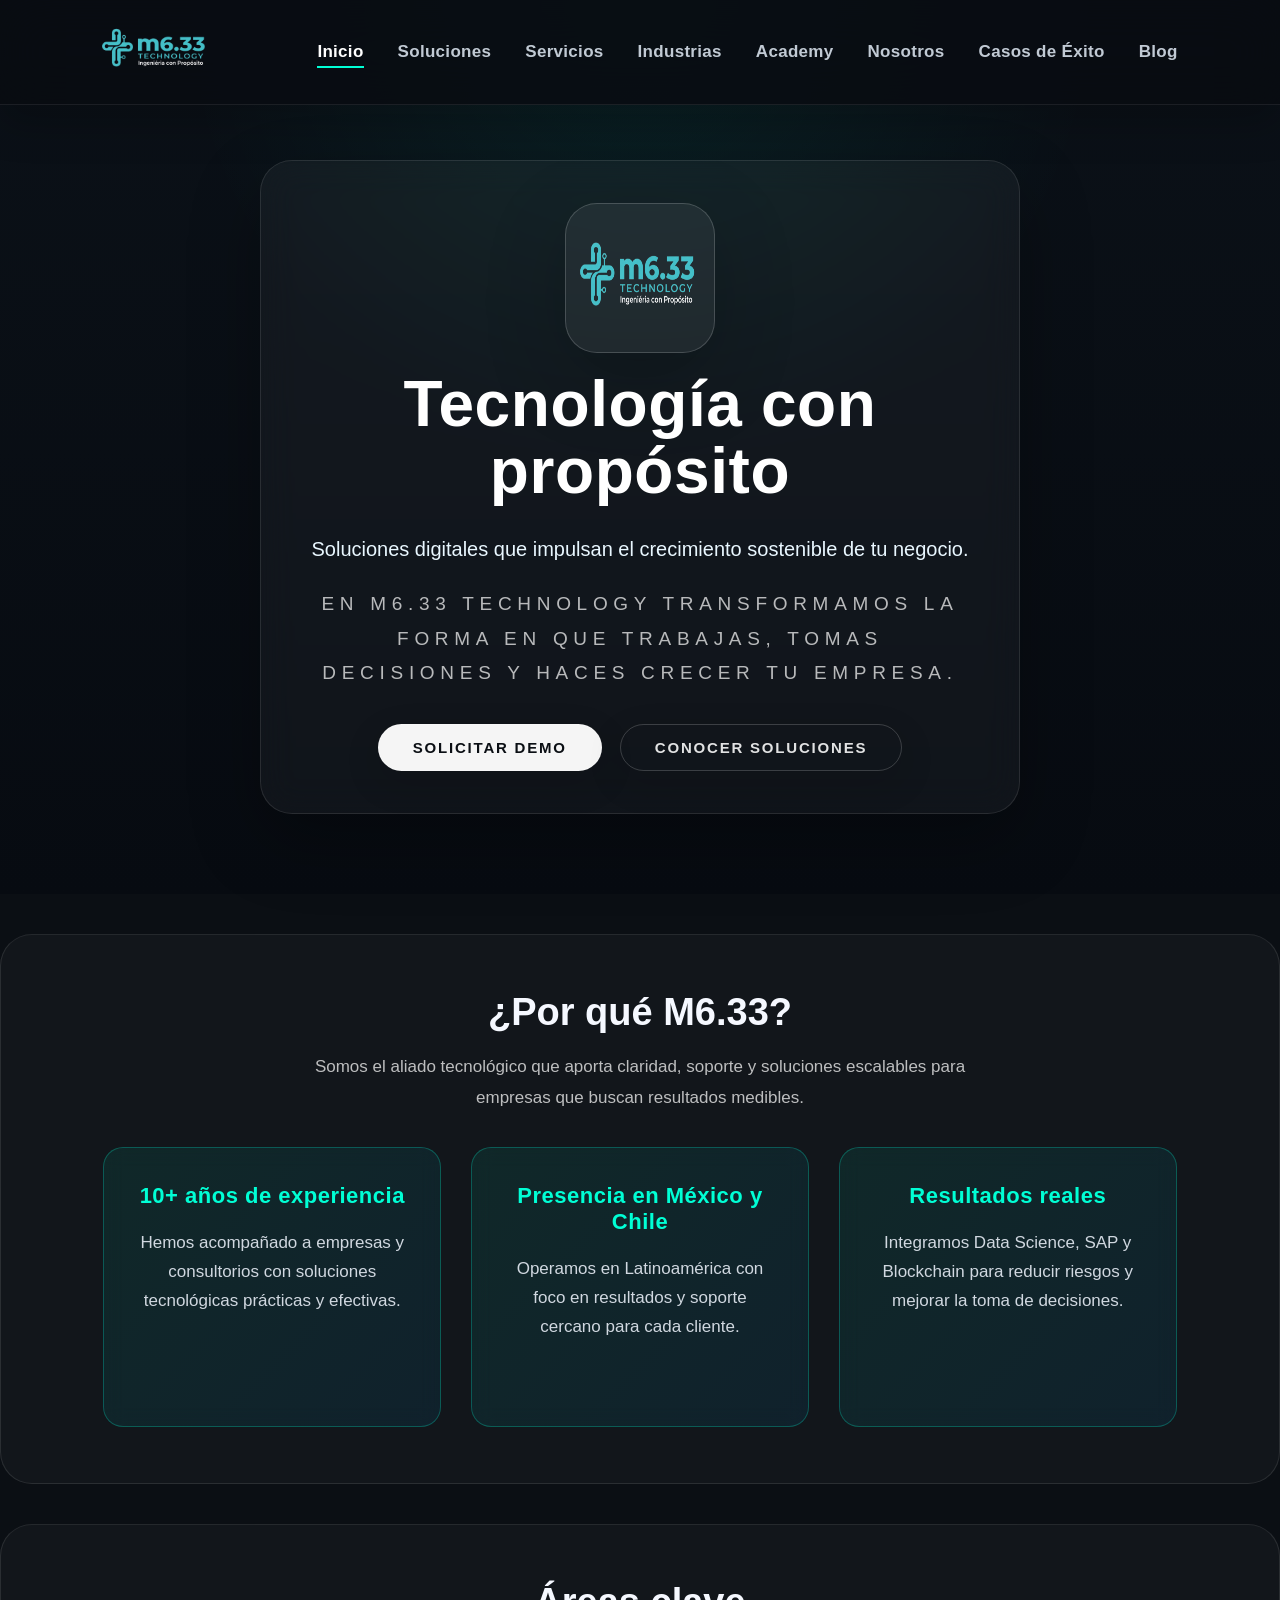
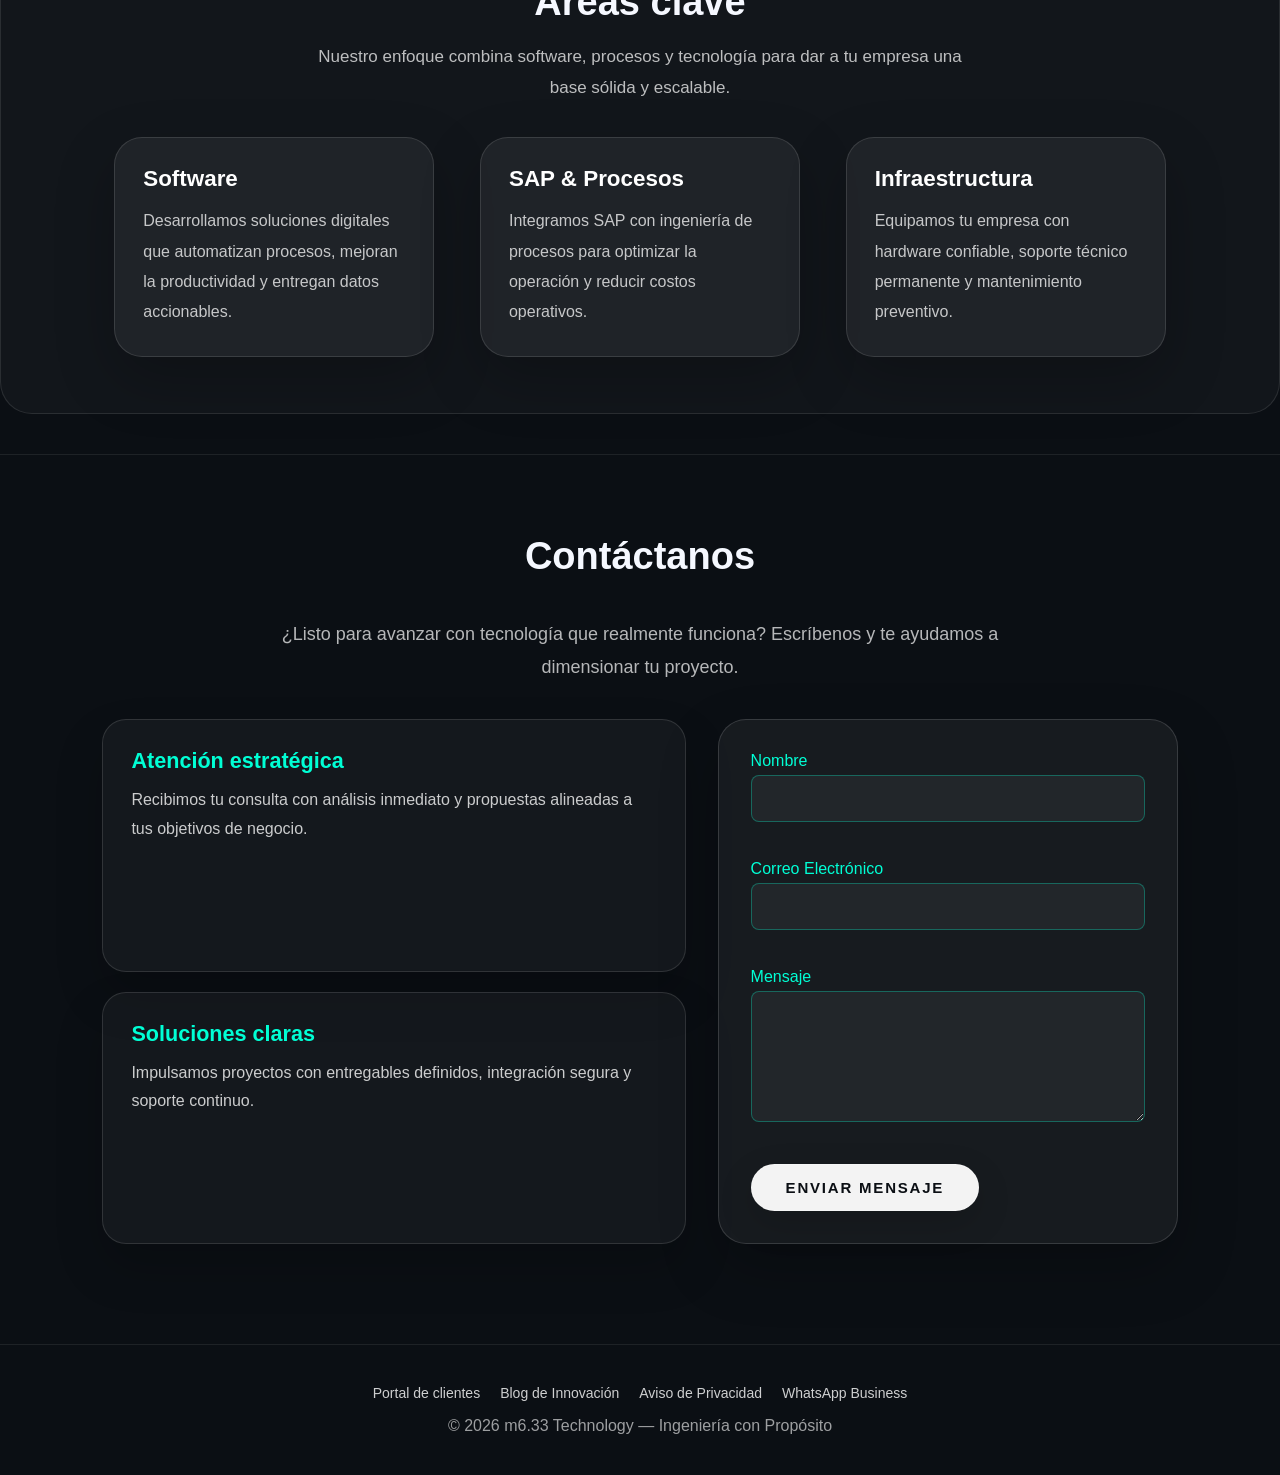
==== index.html @ 1690cc27 "commit inicial" ====
<!DOCTYPE html>
<html lang="es">
<head>
<meta charset="UTF-8">
<meta name="viewport" content="width=device-width, initial-scale=1.0">
<title>m6.33 Technology</title>
<link rel="stylesheet" href="estilos.css">
</head>
<body>

<nav>
  <div class="logo">
    <img src="imagenes/logo7.png" alt="m6.33 logo">
  </div>
  <div class="menu" id="menu">
    <a href="index.html" class="active">Inicio</a>
    <a href="soluciones.html">Soluciones</a>
    <a href="servicios.html">Servicios</a>
    <a href="industrias.html">Industrias</a>
    <a href="academy.html">Academy</a>
    <a href="nosotros.html">Nosotros</a>
    <a href="casos.html">Casos de Éxito</a>
    <a href="blog.html">Blog</a>
  </div>
  <div class="hamburger" id="hamburger">
    <span></span>
    <span></span>
    <span></span>
  </div>
</nav>

<section class="hero">
  <div class="hero-copy">
    <div class="hero-brand">
      <img src="imagenes/logo7.png" alt="m6.33 logo">
      <h1>Tecnología con propósito</h1>
    </div>
    <p class="subtitle">Soluciones digitales que impulsan el crecimiento sostenible de tu negocio.</p>
    <p class="eyebrow">En M6.33 Technology transformamos la forma en que trabajas, tomas decisiones y haces crecer tu empresa.</p>
    <div class="hero-actions">
      <a href="index.html#contacto" class="btn cta">Solicitar demo</a>
      <a href="soluciones.html" class="btn secondary">Conocer soluciones</a>
    </div>
  </div>
</section>

<section class="fade section-why">
  <h2 class="section-title">¿Por qué M6.33?</h2>
  <p class="section-note">Somos el aliado tecnológico que aporta claridad, soporte y soluciones escalables para empresas que buscan resultados medibles.</p>
  <div class="grid">
    <div class="card">
      <h3>10+ años de experiencia</h3>
      <p>Hemos acompañado a empresas y consultorios con soluciones tecnológicas prácticas y efectivas.</p>
    </div>
    <div class="card">
      <h3>Presencia en México y Chile</h3>
      <p>Operamos en Latinoamérica con foco en resultados y soporte cercano para cada cliente.</p>
    </div>
    <div class="card">
      <h3>Resultados reales</h3>
      <p>Integramos Data Science, SAP y Blockchain para reducir riesgos y mejorar la toma de decisiones.</p>
    </div>
  </div>
</section>

<section class="fade section-areas">
  <h2 class="section-title">Áreas clave</h2>
  <p class="section-note">Nuestro enfoque combina software, procesos y tecnología para dar a tu empresa una base sólida y escalable.</p>
  <div class="grid">
    <div class="card">
      <h3>Software</h3>
      <p>Desarrollamos soluciones digitales que automatizan procesos, mejoran la productividad y entregan datos accionables.</p>
    </div>
    <div class="card">
      <h3>SAP & Procesos</h3>
      <p>Integramos SAP con ingeniería de procesos para optimizar la operación y reducir costos operativos.</p>
    </div>
    <div class="card">
      <h3>Infraestructura</h3>
      <p>Equipamos tu empresa con hardware confiable, soporte técnico permanente y mantenimiento preventivo.</p>
    </div>
  </div>
</section>

<section id="contacto" class="fade contact-section">
  <h2 class="section-title">Contáctanos</h2>
  <p class="subtitle">¿Listo para avanzar con tecnología que realmente funciona? Escríbenos y te ayudamos a dimensionar tu proyecto.</p>
  <div class="contact-grid">
    <div class="contact-panel">
      <div class="contact-card">
        <h3>Atención estratégica</h3>
        <p>Recibimos tu consulta con análisis inmediato y propuestas alineadas a tus objetivos de negocio.</p>
      </div>
      <div class="contact-card">
        <h3>Soluciones claras</h3>
        <p>Impulsamos proyectos con entregables definidos, integración segura y soporte continuo.</p>
      </div>
    </div>
    <form action="#" method="post" class="contact-form">
      <div class="form-group">
        <label for="name">Nombre</label>
        <input type="text" id="name" name="name" required>
      </div>
      <div class="form-group">
        <label for="email">Correo Electrónico</label>
        <input type="email" id="email" name="email" required>
      </div>
      <div class="form-group">
        <label for="message">Mensaje</label>
        <textarea id="message" name="message" rows="5" required></textarea>
      </div>
      <button type="submit" class="btn">Enviar mensaje</button>
    </form>
  </div>
</section>

<footer class="footer">
  <div class="footer-links">
    <a href="index.html">Portal de clientes</a>
    <a href="blog.html">Blog de Innovación</a>
    <a href="blog.html">Aviso de Privacidad</a>
    <a href="https://wa.me/525512345678" target="_blank">WhatsApp Business</a>
  </div>
  <p>© 2026 m6.33 Technology — Ingeniería con Propósito</p>
</footer>

<!-- SCRIPTS -->
<script>
const hamburger = document.getElementById('hamburger');
const menu = document.getElementById('menu');

hamburger.addEventListener('click', () => {
  hamburger.classList.toggle('active');
  menu.classList.toggle('active');
});

menu.querySelectorAll('a').forEach(link => {
  link.addEventListener('click', () => {
    hamburger.classList.remove('active');
    menu.classList.remove('active');
  });
});

const elements = document.querySelectorAll('.fade');
window.addEventListener('scroll', () => {
  elements.forEach(el => {
    const rect = el.getBoundingClientRect();
    if(rect.top < window.innerHeight - 100){
      el.classList.add('show');
    }
  });
});
</script>

</body>
</html>
---- estilos.css ----
*{
  margin: 0;
  padding: 0;
  box-sizing: border-box;
  font-family: "Segoe UI", sans-serif;
}

body {
  background: #0b0f14;
  color: white;
  overflow-x: hidden;
}

/* NAVBAR */
nav {
  position: fixed;
  top: 0;
  width: 100%;
  display: flex;
  justify-content: space-between;
  align-items: center;
  padding: 14px 8%;
  background: rgba(8, 12, 18, 0.88);
  backdrop-filter: blur(24px);
  border-bottom: 1px solid rgba(255, 255, 255, 0.08);
  box-shadow: 0 18px 40px rgba(0, 0, 0, 0.22);
  z-index: 1000;
}

.logo img {
  height: 72px;
  transition: transform 0.3s ease;
}

.logo img:hover {
  transform: scale(1.03);
}


.menu {
  display: flex;
  gap: 34px;
  list-style: none;
}

.menu a {
  color: #c1cad4;
  text-decoration: none;
  transition: color 0.25s ease;
  font-size: 17px;
  font-weight: 600;
  position: relative;
  letter-spacing: 0.3px;
}

.menu a::before {
  content: '';
  position: absolute;
  bottom: -6px;
  left: 0;
  width: 0;
  height: 2px;
  background: #00ffd5;
  transition: width 0.3s ease;
}

.menu a:hover {
  color: #ffffff;
}

.menu a:hover::before,
.menu a.active::before {
  width: 100%;
}

.menu a.active {
  color: #ffffff;
}

/* HAMBURGER MENU */
.hamburger {
  display: none;
  flex-direction: column;
  cursor: pointer;
  z-index: 1001;
}

.hamburger span {
  width: 25px;
  height: 3px;
  background: #00ffd5;
  margin: 5px 0;
  transition: 0.3s;
  border-radius: 2px;
}

.hamburger.active span:nth-child(1) {
  transform: rotate(45deg) translate(10px, 10px);
}

.hamburger.active span:nth-child(2) {
  opacity: 0;
}

.hamburger.active span:nth-child(3) {
  transform: rotate(-45deg) translate(10px, -10px);
}

/* HERO */
.hero {
  min-height: 75vh;
  display: flex;
  align-items: center;
  justify-content: center;
  text-align: center;
  padding: 160px 20px 80px;
  background: radial-gradient(circle at top, rgba(0, 255, 213, 0.08), transparent 42%),
              linear-gradient(180deg, #0b1118 0%, #070b11 100%);
}

.hero-copy {
  width: min(100%, 860px);
  margin: 0 auto;
  padding: 48px 42px;
  border-radius: 32px;
  background: rgba(255, 255, 255, 0.05);
  border: 1px solid rgba(255, 255, 255, 0.12);
  box-shadow: 0 40px 120px rgba(0, 0, 0, 0.24);
  backdrop-filter: blur(18px);
}

.hero-brand {
  display: flex;
  flex-direction: column;
  align-items: center;
  justify-content: center;
  gap: 18px;
  margin-bottom: 26px;
}

.hero-brand img {
  width: 150px;
  height: 150px;
  border-radius: 32px;
  background: rgba(255, 255, 255, 0.06);
  padding: 14px;
  border: 1px solid rgba(255, 255, 255, 0.18);
  box-shadow: 0 24px 80px rgba(0, 0, 0, 0.22);
}

.hero h1 {
  font-size: 4rem;
  margin-bottom: 0;
  letter-spacing: 0.6px;
  color: #ffffff;
  line-height: 1.05;
}

.hero p {
  max-width: 700px;
  color: rgba(255, 255, 255, 0.82);
  margin: 0 auto 34px;
  line-height: 1.8;
  font-size: 19px;
}

.hero-copy .subtitle {
  font-size: 20px;
  font-weight: 500;
  color: #e9f7ff;
  margin-bottom: 20px;
}

.hero-copy .eyebrow {
  color: rgba(255, 255, 255, 0.7);
}

.hero-actions {
  display: flex;
  justify-content: center;
  gap: 16px;
  flex-wrap: wrap;
  margin-top: 28px;
}

.hero-actions .btn {
  min-width: 180px;
}

.section-areas,
.section-why {
  background: rgba(255, 255, 255, 0.03);
  border: 1px solid rgba(255, 255, 255, 0.1);
  border-radius: 32px;
  padding: 56px 8%;
  margin: 40px 0;
  text-align: center;
}

.section-areas .section-title,
.section-why .section-title {
  margin-bottom: 18px;
}

.section-areas .section-note,
.section-why .section-note {
  max-width: 680px;
  margin: 0 auto 34px;
  color: rgba(255, 255, 255, 0.72);
  font-size: 17px;
  line-height: 1.8;
}

.section-areas .grid {
  display: flex;
  justify-content: center;
  gap: 24px;
  flex-wrap: wrap;
}

.section-areas .card {
  width: 320px;
  margin: 0 auto;
  text-align: left;
}

.section-areas .card {
  background: rgba(255, 255, 255, 0.06);
  border: 1px solid rgba(255, 255, 255, 0.12);
  box-shadow: 0 22px 60px rgba(0, 0, 0, 0.22);
  padding: 28px;
  border-radius: 28px;
  transition: transform 0.3s ease, border-color 0.3s ease;
}

.section-areas .card:hover {
  transform: translateY(-6px);
  border-color: rgba(255, 255, 255, 0.2);
}

.section-areas .card h3 {
  color: #ffffff;
  font-size: 1.4rem;
  margin-bottom: 14px;
}

.section-areas .card p {
  color: rgba(255, 255, 255, 0.75);
  font-size: 16px;
  line-height: 1.9;
}


/* BOTÓN */
.btn {
  padding: 14px 34px;
  border-radius: 999px;
  background: rgba(255, 255, 255, 0.95);
  color: #0b0f14;
  font-weight: 700;
  font-size: 15px;
  text-decoration: none;
  text-transform: uppercase;
  letter-spacing: 0.12em;
  box-shadow: 0 12px 36px rgba(0, 0, 0, 0.14);
  transition: transform 0.25s ease, box-shadow 0.25s ease, background 0.25s ease;
  display: inline-block;
  border: 1px solid rgba(255, 255, 255, 0.2);
}

.btn:hover {
  transform: translateY(-3px);
  box-shadow: 0 18px 48px rgba(0, 0, 0, 0.18);
  background: #ffffff;
}

.btn.cta {
  background: rgba(255, 255, 255, 0.96);
}

.btn.secondary {
  background: transparent;
  color: rgba(255, 255, 255, 0.88);
  border: 1px solid rgba(255, 255, 255, 0.18);
}

.hero-actions {
  display: flex;
  justify-content: center;
  gap: 18px;
  flex-wrap: wrap;
  margin-top: 32px;
}

.hero-actions .btn {
  min-width: 180px;
}

.hero-actions .btn.secondary:hover {
  background: rgba(255, 255, 255, 0.12);
}

/* SECCIONES */
section {
  padding: 80px 8%;
}

section:nth-of-type(n+2) {
  border-top: 1px solid rgba(255, 255, 255, 0.08);
}

.hero-minimal {
  display: flex;
  align-items: center;
  justify-content: center;
  min-height: 72vh;
  text-align: center;
  padding-top: 140px;
  padding-bottom: 140px;
  background: radial-gradient(circle at top, rgba(0, 255, 213, 0.08), transparent 36%),
              linear-gradient(180deg, #090e16 0%, #051018 100%);
}

.hero-copy {
  max-width: 760px;
  padding: 42px 44px;
  border-radius: 32px;
  background: rgba(255, 255, 255, 0.04);
  border: 1px solid rgba(255, 255, 255, 0.1);
  box-shadow: 0 28px 70px rgba(0, 0, 0, 0.28);
}

.eyebrow {
  text-transform: uppercase;
  letter-spacing: 0.3em;
  color: rgba(255, 255, 255, 0.55);
  margin-bottom: 20px;
  font-size: 0.85rem;
}

.section-title {
  text-align: center;
  font-size: 38px;
  margin-bottom: 40px;
  color: #f5f8ff;
  font-weight: 800;
}

.subtitle {
  font-size: 18px;
  color: rgba(255, 255, 255, 0.7);
  line-height: 1.8;
  margin-top: 0;
}

/* TITULOS */
.title {
  text-align: center;
  font-size: 48px;
  margin-bottom: 40px;
  font-weight: 800;
  letter-spacing: 0.5px;
  color: #ffffff;
  max-width: 900px;
  margin-left: auto;
  margin-right: auto;
  transition: 0.3s ease;
}

.title:hover {
  transform: scale(1.02);
}

/* CARDS */
.grid {
  display: grid;
  grid-template-columns: repeat(auto-fit, minmax(280px, 1fr));
  gap: 24px;
  margin-top: 30px;
}

.grid-2 {
  grid-template-columns: repeat(2, minmax(280px, 1fr));
}

.card {
  background: rgba(255, 255, 255, 0.05);
  border: 1px solid rgba(255, 255, 255, 0.08);
  padding: 34px;
  border-radius: 22px;
  transition: transform 0.3s ease, box-shadow 0.3s ease, border-color 0.3s ease;
  min-height: 220px;
}

.card h3 {
  font-size: 22px;
  margin-bottom: 14px;
  color: #ffffff;
  font-weight: 700;
}

.card p {
  font-size: 16px;
  line-height: 1.9;
  color: rgba(255, 255, 255, 0.72);
}

.card:hover {
  transform: translateY(-8px);
  box-shadow: 0 20px 60px rgba(0, 0, 0, 0.18);
  border-color: rgba(255, 255, 255, 0.18);
}

.card::before {
  display: none;
}

.footer {
  text-align: center;
  padding: 40px 8%;
  color: rgba(255, 255, 255, 0.6);
  border-top: 1px solid rgba(255, 255, 255, 0.08);
}

.footer-links {
  display: flex;
  justify-content: center;
  flex-wrap: wrap;
  gap: 20px;
  margin-bottom: 16px;
}

.footer-links a {
  color: rgba(255, 255, 255, 0.8);
  text-decoration: none;
  font-size: 14px;
}

.footer-links a:hover {
  color: #00ffd5;
}

@media (max-width: 880px) {
  .grid-2 {
    grid-template-columns: 1fr;
  }
}

.logo-card {
  background: transparent !important;
  box-shadow: none !important;
  border: none !important;
  padding: 0 !important;
  min-height: auto;
}

.logo-card::before {
  content: none !important;
}

.logo-card:hover {
  transform: none !important;
  box-shadow: none !important;
  background: transparent !important;
}

.logo-card img {
  max-width: 220px;
  width: 100%;
  height: auto;
}

/* FORM */
.form-group {
  margin-bottom: 20px;
}

.form-group label {
  display: block;
  margin-bottom: 5px;
  color: #00ffd5;
  font-weight: 500;
}

.form-group input,
.form-group textarea {
  width: 100%;
  padding: 12px;
  border: 1px solid rgba(0, 255, 213, 0.3);
  border-radius: 8px;
  background: rgba(255, 255, 255, 0.05);
  color: white;
  font-size: 18px;
}

.form-group input:focus,
.form-group textarea:focus {
  outline: none;
  border-color: #00ffd5;
  box-shadow: 0 0 10px rgba(0, 255, 213, 0.5);
}

.contact-form {
  width: 100%;
  display: flex;
  flex-direction: column;
  gap: 18px;
  padding: 32px;
  background: rgba(255, 255, 255, 0.05);
  border: 1px solid rgba(255, 255, 255, 0.14);
  border-radius: 28px;
  box-shadow: 0 24px 60px rgba(0, 0, 0, 0.22);
}

.contact-section {
  padding-top: 80px;
  padding-bottom: 100px;
}

.contact-section .section-title,
.contact-section .subtitle {
  max-width: 760px;
  margin-left: auto;
  margin-right: auto;
  text-align: center;
}

.contact-grid {
  display: grid;
  grid-template-columns: minmax(280px, 1fr) minmax(380px, 460px);
  gap: 32px;
  align-items: stretch;
  max-width: 1180px;
  margin: 36px auto 0;
}

.contact-panel {
  display: grid;
  gap: 20px;
}

.contact-card {
  padding: 28px;
  border-radius: 24px;
  background: rgba(255, 255, 255, 0.04);
  border: 1px solid rgba(255, 255, 255, 0.12);
  box-shadow: 0 24px 48px rgba(0, 0, 0, 0.18);
}

.contact-card h3 {
  color: #00ffd5;
  margin-bottom: 12px;
  font-size: 1.35rem;
}

.contact-card p {
  color: rgba(255, 255, 255, 0.78);
  line-height: 1.8;
}

.contact-form button {
  align-self: flex-start;
}

@media (max-width: 950px) {
  .contact-grid {
    grid-template-columns: 1fr;
  }
}

/* VALORES */
section:nth-of-type(2) .grid {
  grid-template-columns: repeat(3, 1fr);
  gap: 30px;
  max-width: 1400px;
  margin: 0 auto;
}

section:nth-of-type(2) .card {
  background: linear-gradient(135deg, rgba(0, 255, 213, 0.08) 0%, rgba(0, 170, 255, 0.08) 100%);
  border: 1px solid rgba(0, 255, 213, 0.25);
  border-radius: 20px;
  padding: 35px 30px;
  position: relative;
  overflow: hidden;
  transition: all 0.4s ease;
  backdrop-filter: blur(10px);
  min-height: 280px;
  display: flex;
  flex-direction: column;
  justify-content: flex-start;
}

section:nth-of-type(2) .card::before {
  content: '';
  position: absolute;
  top: 0;
  left: 0;
  width: 100%;
  height: 4px;
  background: linear-gradient(90deg, #00ffd5, #00aaff, #00ffd5);
  background-size: 200% 100%;
  animation: shimmer 3s ease-in-out infinite;
}

@keyframes shimmer {
  0%, 100% { background-position: 0% 50%; }
  50% { background-position: 100% 50%; }
}

section:nth-of-type(2) .card h3 {
  font-size: 22px;
  color: #00ffd5;
  margin-bottom: 20px;
  font-weight: 700;
  letter-spacing: 0.5px;
  position: relative;
  z-index: 2;
}

section:nth-of-type(2) .card p {
  font-size: 17px;
  color: #d0d8e0;
  line-height: 1.7;
  position: relative;
  z-index: 2;
  flex-grow: 1;
}

section:nth-of-type(2) .card:hover {
  background: linear-gradient(135deg, rgba(0, 255, 213, 0.15) 0%, rgba(0, 170, 255, 0.15) 100%);
  border-color: rgba(0, 255, 213, 0.5);
  transform: translateY(-12px) scale(1.02);
  box-shadow: 0 20px 60px rgba(0, 255, 213, 0.3), 0 0 30px rgba(0, 170, 255, 0.2);
}

section:nth-of-type(2) .card:hover h3 {
  color: #ffffff;
  text-shadow: 0 0 10px rgba(0, 255, 213, 0.5);
}

/* RESPONSIVE PARA VALORES */
@media (max-width: 1024px) {
  section:nth-of-type(2) .grid {
    grid-template-columns: repeat(2, 1fr);
    gap: 25px;
  }
}

@media (max-width: 768px) {
  section:nth-of-type(2) .grid {
    grid-template-columns: 1fr;
    gap: 20px;
  }

  section:nth-of-type(2) .card {
    padding: 30px 25px;
    min-height: 240px;
  }
}

section:nth-of-type(3) .grid {
  grid-template-columns: repeat(2, 1fr);
}

section:nth-of-type(5) .grid {
  grid-template-columns: repeat(2, 1fr);
}

section:nth-of-type(5) .grid {
  display: flex;
  justify-content: center;
}

section:nth-of-type(5) .card {
  width: 600px;
  max-width: 90%;
}

/* ABOUT */
.about {
  display: flex;
  gap: 60px;
  flex-wrap: wrap;
  align-items: center;
  justify-content: center;
}

.about div {
  flex: 1;
  min-width: 300px;
}

.about div:first-child h3 {
  font-size: 28px;
  margin-bottom: 20px;
  color: #00ffd5;
  letter-spacing: 0.5px;
}

.about div:first-child p {
  font-size: 16px;
  line-height: 1.8;
  color: #cfd8e5;
}

.about img {
  border-radius: 15px;
  box-shadow: 0 0 40px rgba(0, 255, 213, 0.2);
  width: 100%;
  max-width: 500px;
}

/* FOOTER */
footer {
  text-align: center;
  padding: 40px;
  color: #888;
  border-top: 1px solid rgba(255, 255, 255, 0.1);
}

/* SOCIAL MEDIA */
.social-media {
  text-align: center;
  padding: 40px 8%;
}

.social-icons {
  display: flex;
  justify-content: center;
  gap: 30px;
  margin-top: 20px;
}

.social-icons a {
  transition: 0.3s;
}

.social-icons a:hover {
  transform: scale(1.1);
}

.social-icons svg {
  filter: drop-shadow(0 0 5px rgba(0, 255, 213, 0.3));
}

/* ANIMACIONES */
.fade {
  opacity: 0;
  transform: translateY(40px);
  transition: 1s;
}

.fade.show {
  opacity: 1;
  transform: translateY(0);
}

/* RESPONSIVE */
@media (max-width: 768px) {
  .hero h1 {
    font-size: 38px;
  }

  .hero {
    margin-top: 70px;
  }

  .menu {
    position: absolute;
    top: 70px;
    right: 0;
    background: rgba(10, 15, 20, 0.98);
    flex-direction: column;
    width: 200px;
    padding: 20px;
    display: none;
    gap: 15px;
  }

  .menu.active {
    display: flex;
  }

  .hamburger {
    display: flex;
  }

  section {
    padding: 60px 8%;
  }

  .title {
    font-size: 24px;
    margin-bottom: 30px;
  }

  .grid {
    grid-template-columns: 1fr;
  }
}
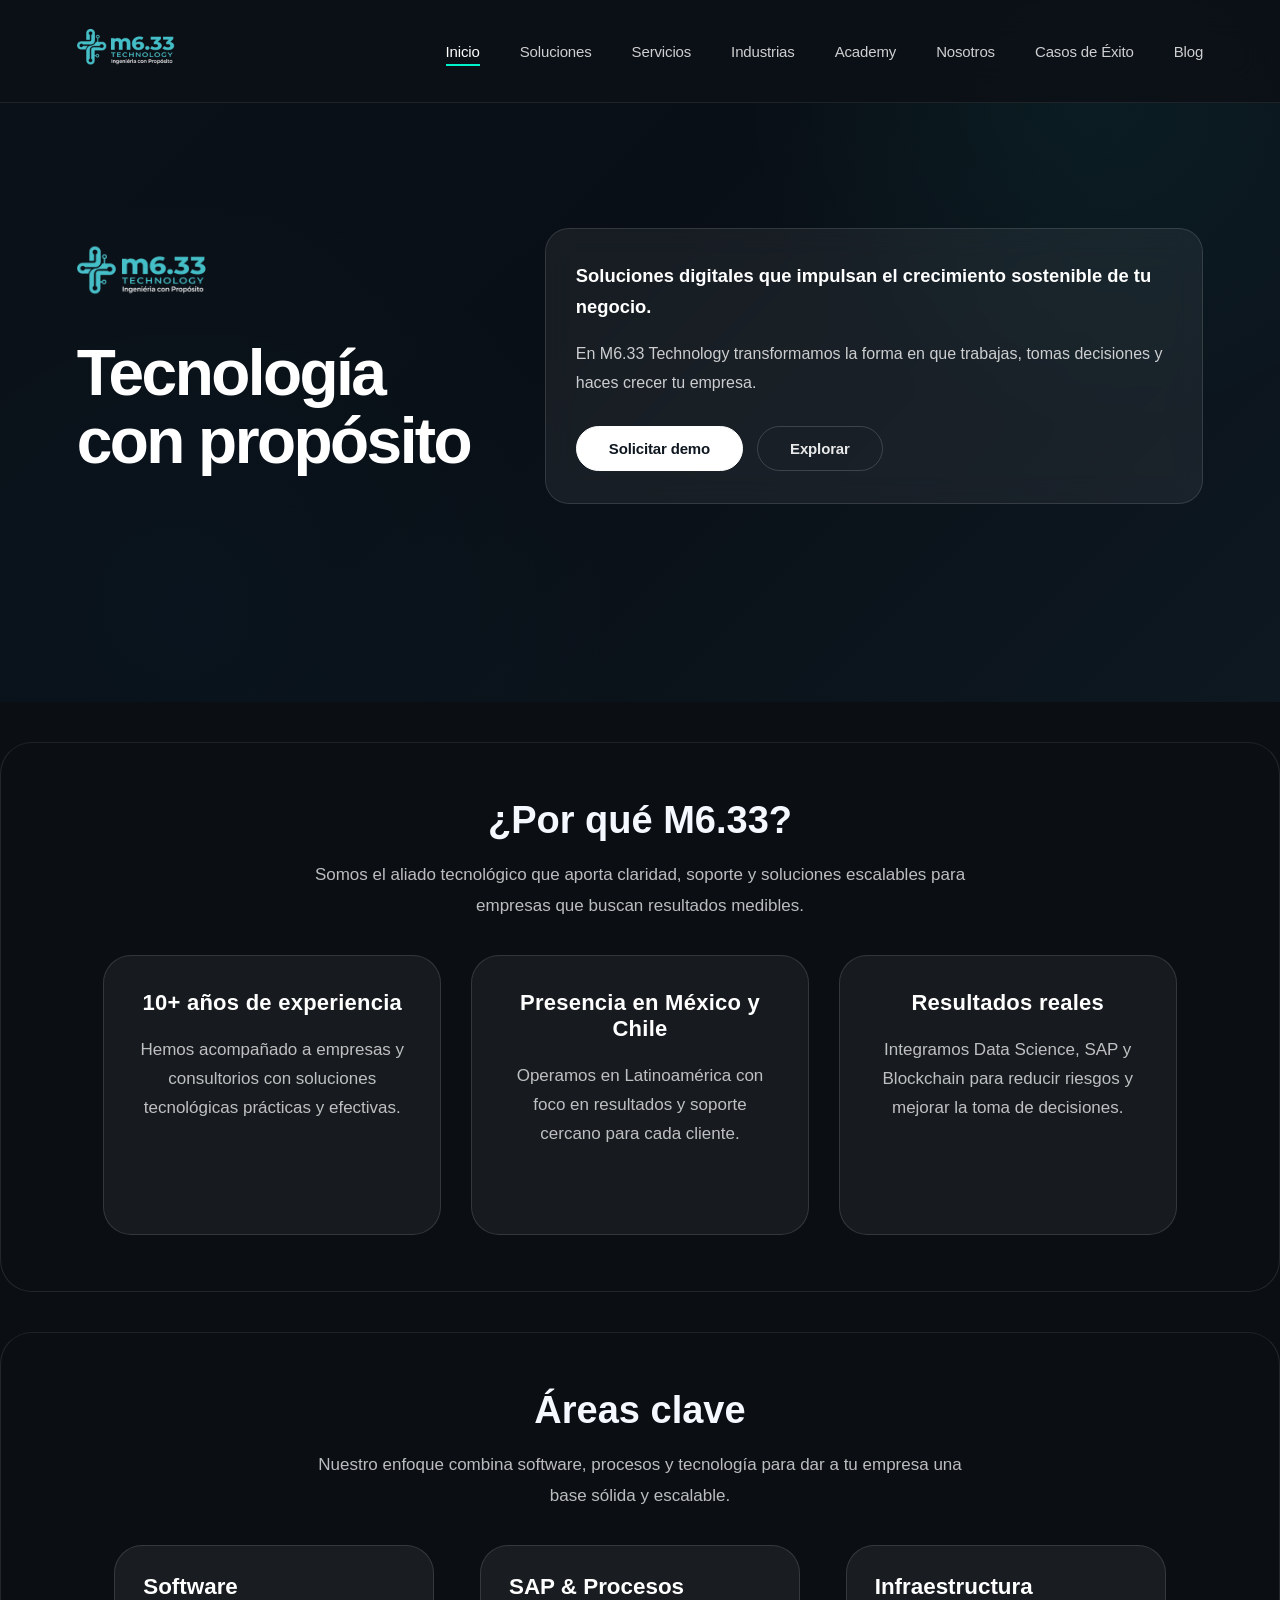
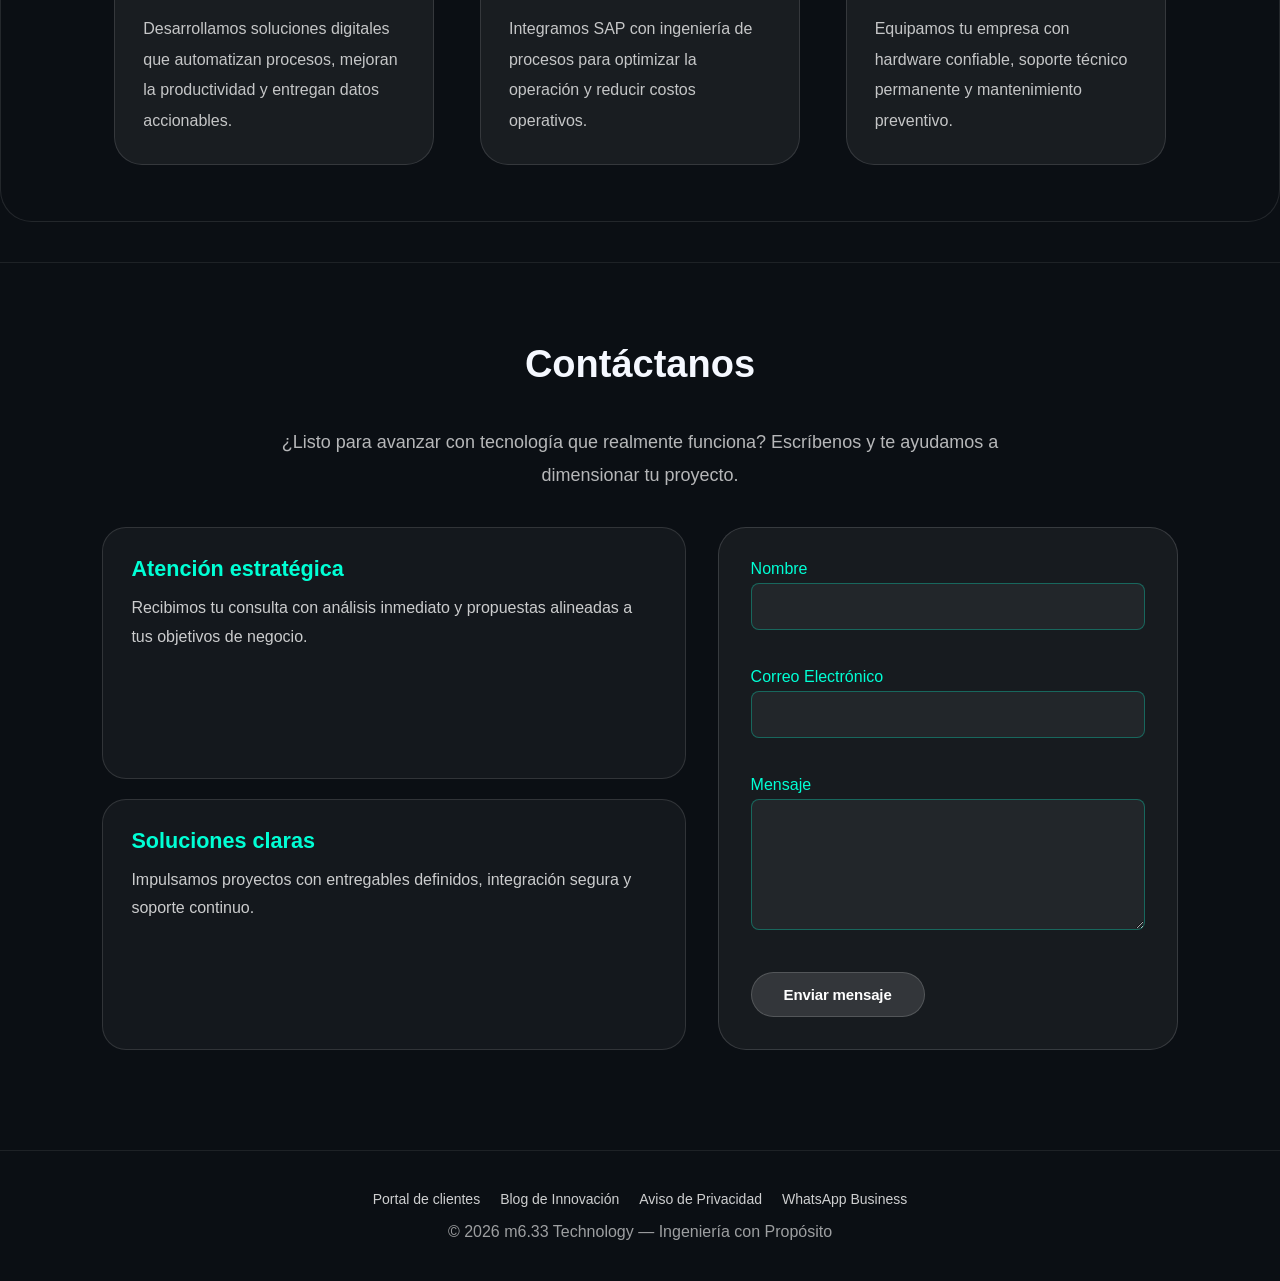
==== commit fadc6354: "version 1.1" ====
--- a/index.html
+++ b/index.html
@@ -30,16 +30,21 @@
 </nav>
 
 <section class="hero">
-  <div class="hero-copy">
-    <div class="hero-brand">
-      <img src="imagenes/logo7.png" alt="m6.33 logo">
-      <h1>Tecnología con propósito</h1>
+  <div class="hero-background"></div>
+  <div class="hero-content">
+    <div class="hero-left-col">
+      <img class="hero-logo" src="imagenes/logo7.png" alt="m6.33 logo">
+      <h1 class="hero-title">Tecnología<br>con propósito</h1>
     </div>
-    <p class="subtitle">Soluciones digitales que impulsan el crecimiento sostenible de tu negocio.</p>
-    <p class="eyebrow">En M6.33 Technology transformamos la forma en que trabajas, tomas decisiones y haces crecer tu empresa.</p>
-    <div class="hero-actions">
-      <a href="index.html#contacto" class="btn cta">Solicitar demo</a>
-      <a href="soluciones.html" class="btn secondary">Conocer soluciones</a>
+    <div class="hero-right-col">
+      <div class="hero-card">
+        <p class="hero-subtitle">Soluciones digitales que impulsan el crecimiento sostenible de tu negocio.</p>
+        <p class="hero-description">En M6.33 Technology transformamos la forma en que trabajas, tomas decisiones y haces crecer tu empresa.</p>
+        <div class="hero-cta-group">
+          <a href="index.html#contacto" class="btn cta">Solicitar demo</a>
+          <a href="soluciones.html" class="btn secondary">Explorar</a>
+        </div>
+      </div>
     </div>
   </div>
 </section>
@@ -96,7 +101,7 @@
         <p>Impulsamos proyectos con entregables definidos, integración segura y soporte continuo.</p>
       </div>
     </div>
-    <form action="#" method="post" class="contact-form">
+    <form action="https://formspree.io/f/YOUR_FORM_ID" method="post" class="contact-form">
       <div class="form-group">
         <label for="name">Nombre</label>
         <input type="text" id="name" name="name" required>
--- a/estilos.css
+++ b/estilos.css
@@ -19,38 +19,37 @@
   display: flex;
   justify-content: space-between;
   align-items: center;
-  padding: 14px 8%;
-  background: rgba(8, 12, 18, 0.88);
-  backdrop-filter: blur(24px);
+  padding: 15px 6%;
+  background: rgba(12, 17, 23, 0.92);
+  backdrop-filter: blur(18px);
   border-bottom: 1px solid rgba(255, 255, 255, 0.08);
-  box-shadow: 0 18px 40px rgba(0, 0, 0, 0.22);
   z-index: 1000;
 }
 
 .logo img {
-  height: 72px;
+  height: 68px;
   transition: transform 0.3s ease;
 }
 
 .logo img:hover {
-  transform: scale(1.03);
+  transform: scale(1.02);
 }
 
 
 .menu {
   display: flex;
-  gap: 34px;
+  gap: 40px;
   list-style: none;
 }
 
 .menu a {
-  color: #c1cad4;
+  color: rgba(255, 255, 255, 0.8);
   text-decoration: none;
   transition: color 0.25s ease;
-  font-size: 17px;
-  font-weight: 600;
+  font-size: 15px;
+  font-weight: 500;
   position: relative;
-  letter-spacing: 0.3px;
+  letter-spacing: -0.01em;
 }
 
 .menu a::before {
@@ -60,7 +59,7 @@
   left: 0;
   width: 0;
   height: 2px;
-  background: #00ffd5;
+  background: rgba(0, 255, 213, 0.95);
   transition: width 0.3s ease;
 }
 
@@ -108,88 +107,134 @@
 
 /* HERO */
 .hero {
-  min-height: 75vh;
+  position: relative;
+  min-height: 78vh;
   display: flex;
   align-items: center;
   justify-content: center;
-  text-align: center;
-  padding: 160px 20px 80px;
-  background: radial-gradient(circle at top, rgba(0, 255, 213, 0.08), transparent 42%),
-              linear-gradient(180deg, #0b1118 0%, #070b11 100%);
-}
-
-.hero-copy {
-  width: min(100%, 860px);
+  padding: 100px 6% 70px;
+  background: linear-gradient(135deg, #0b1118 0%, #090f16 45%, #0d1820 100%);
+  overflow: hidden;
+}
+
+.hero-background {
+  position: absolute;
+  top: 0;
+  left: 0;
+  width: 100%;
+  height: 100%;
+  background: radial-gradient(circle at 85% 12%, rgba(0, 255, 213, 0.05), transparent 28%),
+              radial-gradient(circle at 15% 88%, rgba(0, 170, 255, 0.03), transparent 35%);
+  z-index: 1;
+}
+
+.hero-content {
+  position: relative;
+  z-index: 2;
+  display: grid;
+  grid-template-columns: minmax(280px, 420px) minmax(360px, 1fr);
+  gap: 48px;
+  align-items: start;
+  width: 100%;
+  max-width: 1240px;
   margin: 0 auto;
-  padding: 48px 42px;
-  border-radius: 32px;
-  background: rgba(255, 255, 255, 0.05);
+}
+
+.hero-left-col {
+  display: flex;
+  flex-direction: column;
+  gap: 22px;
+  align-items: flex-start;
+}
+
+.hero-logo {
+  height: 90px;
+  width: auto;
+  display: block;
+}
+
+.hero-title {
+  font-size: clamp(2.8rem, 5vw, 4.6rem);
+  line-height: 1.05;
+  letter-spacing: -0.04em;
+  font-weight: 600;
+  color: #ffffff;
+  margin: 0;
+  max-width: 540px;
+}
+
+.hero-right-col {
+  display: flex;
+  flex-direction: column;
+  justify-content: center;
+}
+
+.hero-card {
+  padding: 32px 30px;
+  background: rgba(255, 255, 255, 0.06);
   border: 1px solid rgba(255, 255, 255, 0.12);
-  box-shadow: 0 40px 120px rgba(0, 0, 0, 0.24);
-  backdrop-filter: blur(18px);
-}
-
-.hero-brand {
-  display: flex;
-  flex-direction: column;
-  align-items: center;
-  justify-content: center;
-  gap: 18px;
-  margin-bottom: 26px;
-}
-
-.hero-brand img {
-  width: 150px;
-  height: 150px;
-  border-radius: 32px;
-  background: rgba(255, 255, 255, 0.06);
-  padding: 14px;
-  border: 1px solid rgba(255, 255, 255, 0.18);
-  box-shadow: 0 24px 80px rgba(0, 0, 0, 0.22);
-}
-
-.hero h1 {
-  font-size: 4rem;
-  margin-bottom: 0;
-  letter-spacing: 0.6px;
+  border-radius: 24px;
+  backdrop-filter: blur(14px);
+  box-shadow: none;
+}
+
+.hero-subtitle {
+  font-size: 1.15rem;
+  line-height: 1.65;
   color: #ffffff;
-  line-height: 1.05;
-}
-
-.hero p {
-  max-width: 700px;
-  color: rgba(255, 255, 255, 0.82);
-  margin: 0 auto 34px;
+  margin: 0 0 18px 0;
+  font-weight: 600;
+}
+
+.hero-description {
+  font-size: 1rem;
   line-height: 1.8;
-  font-size: 19px;
-}
-
-.hero-copy .subtitle {
-  font-size: 20px;
-  font-weight: 500;
-  color: #e9f7ff;
-  margin-bottom: 20px;
-}
-
-.hero-copy .eyebrow {
-  color: rgba(255, 255, 255, 0.7);
-}
-
-.hero-actions {
-  display: flex;
-  justify-content: center;
-  gap: 16px;
+  color: rgba(255, 255, 255, 0.78);
+  margin: 0 0 28px 0;
+}
+
+.hero-cta-group {
+  display: flex;
+  gap: 14px;
   flex-wrap: wrap;
-  margin-top: 28px;
-}
-
-.hero-actions .btn {
-  min-width: 180px;
+}
+
+@media (max-width: 1100px) {
+  .hero-content {
+    grid-template-columns: 1fr;
+    gap: 50px;
+  }
+
+  .hero-title {
+    text-align: center;
+  }
+
+  .hero-left-col {
+    align-items: center;
+  }
+}
+
+@media (max-width: 680px) {
+  .hero {
+    padding: 100px 5% 60px;
+    min-height: auto;
+  }
+
+  .hero-title {
+    font-size: 2.8rem;
+  }
+
+  .hero-card {
+    padding: 32px 28px;
+  }
+
+  .hero-subtitle {
+    font-size: 1.15rem;
+  }
 }
 
 .section-areas,
 .section-why {
-  background: rgba(255, 255, 255, 0.03);
   border: 1px solid rgba(255, 255, 255, 0.1);
   border-radius: 32px;
   padding: 56px 8%;
@@ -227,7 +272,7 @@
 .section-areas .card {
   background: rgba(255, 255, 255, 0.06);
   border: 1px solid rgba(255, 255, 255, 0.12);
-  box-shadow: 0 22px 60px rgba(0, 0, 0, 0.22);
+  box-shadow: none;
   padding: 28px;
   border-radius: 28px;
   transition: transform 0.3s ease, border-color 0.3s ease;
@@ -253,35 +298,49 @@
 
 /* BOTÓN */
 .btn {
-  padding: 14px 34px;
+  padding: 13px 32px;
   border-radius: 999px;
-  background: rgba(255, 255, 255, 0.95);
-  color: #0b0f14;
-  font-weight: 700;
+  background: rgba(255, 255, 255, 0.12);
+  color: #ffffff;
+  font-weight: 600;
   font-size: 15px;
   text-decoration: none;
-  text-transform: uppercase;
-  letter-spacing: 0.12em;
-  box-shadow: 0 12px 36px rgba(0, 0, 0, 0.14);
-  transition: transform 0.25s ease, box-shadow 0.25s ease, background 0.25s ease;
+  text-transform: none;
+  letter-spacing: -0.01em;
+  transition: all 0.22s ease;
   display: inline-block;
-  border: 1px solid rgba(255, 255, 255, 0.2);
+  border: 1px solid rgba(255, 255, 255, 0.16);
+  cursor: pointer;
 }
 
 .btn:hover {
-  transform: translateY(-3px);
-  box-shadow: 0 18px 48px rgba(0, 0, 0, 0.18);
+  transform: translateY(-1px);
+  box-shadow: 0 14px 32px rgba(0, 0, 0, 0.14);
+  background: rgba(255, 255, 255, 0.18);
+  border-color: rgba(255, 255, 255, 0.24);
+}
+
+.btn.cta {
   background: #ffffff;
-}
-
-.btn.cta {
-  background: rgba(255, 255, 255, 0.96);
+  color: #0f1720;
+  border-color: #ffffff;
+  font-weight: 700;
+}
+
+.btn.cta:hover {
+  background: rgba(255, 255, 255, 0.95);
+  box-shadow: 0 16px 40px rgba(255, 255, 255, 0.18);
 }
 
 .btn.secondary {
   background: transparent;
-  color: rgba(255, 255, 255, 0.88);
-  border: 1px solid rgba(255, 255, 255, 0.18);
+  color: rgba(255, 255, 255, 0.9);
+  border: 1px solid rgba(255, 255, 255, 0.16);
+}
+
+.btn.secondary:hover {
+  background: rgba(255, 255, 255, 0.08);
+  border-color: rgba(255, 255, 255, 0.28);
 }
 
 .hero-actions {
@@ -407,7 +466,7 @@
 
 .card:hover {
   transform: translateY(-8px);
-  box-shadow: 0 20px 60px rgba(0, 0, 0, 0.18);
+  box-shadow: none;
   border-color: rgba(255, 255, 255, 0.18);
 }
 
@@ -509,7 +568,7 @@
   background: rgba(255, 255, 255, 0.05);
   border: 1px solid rgba(255, 255, 255, 0.14);
   border-radius: 28px;
-  box-shadow: 0 24px 60px rgba(0, 0, 0, 0.22);
+  box-shadow: none;
 }
 
 .contact-section {
@@ -544,7 +603,7 @@
   border-radius: 24px;
   background: rgba(255, 255, 255, 0.04);
   border: 1px solid rgba(255, 255, 255, 0.12);
-  box-shadow: 0 24px 48px rgba(0, 0, 0, 0.18);
+  box-shadow: none;
 }
 
 .contact-card h3 {
@@ -577,14 +636,11 @@
 }
 
 section:nth-of-type(2) .card {
-  background: linear-gradient(135deg, rgba(0, 255, 213, 0.08) 0%, rgba(0, 170, 255, 0.08) 100%);
-  border: 1px solid rgba(0, 255, 213, 0.25);
-  border-radius: 20px;
-  padding: 35px 30px;
-  position: relative;
-  overflow: hidden;
-  transition: all 0.4s ease;
-  backdrop-filter: blur(10px);
+  background: rgba(255, 255, 255, 0.05);
+  border: 1px solid rgba(255, 255, 255, 0.12);
+  border-radius: 28px;
+  padding: 34px;
+  transition: transform 0.3s ease, border-color 0.3s ease, background 0.3s ease;
   min-height: 280px;
   display: flex;
   flex-direction: column;
@@ -592,51 +648,28 @@
 }
 
 section:nth-of-type(2) .card::before {
-  content: '';
-  position: absolute;
-  top: 0;
-  left: 0;
-  width: 100%;
-  height: 4px;
-  background: linear-gradient(90deg, #00ffd5, #00aaff, #00ffd5);
-  background-size: 200% 100%;
-  animation: shimmer 3s ease-in-out infinite;
-}
-
-@keyframes shimmer {
-  0%, 100% { background-position: 0% 50%; }
-  50% { background-position: 100% 50%; }
+  display: none;
 }
 
 section:nth-of-type(2) .card h3 {
   font-size: 22px;
-  color: #00ffd5;
+  color: #ffffff;
   margin-bottom: 20px;
   font-weight: 700;
-  letter-spacing: 0.5px;
-  position: relative;
-  z-index: 2;
+  letter-spacing: 0.25px;
 }
 
 section:nth-of-type(2) .card p {
   font-size: 17px;
-  color: #d0d8e0;
+  color: rgba(255, 255, 255, 0.72);
   line-height: 1.7;
-  position: relative;
-  z-index: 2;
   flex-grow: 1;
 }
 
 section:nth-of-type(2) .card:hover {
-  background: linear-gradient(135deg, rgba(0, 255, 213, 0.15) 0%, rgba(0, 170, 255, 0.15) 100%);
-  border-color: rgba(0, 255, 213, 0.5);
-  transform: translateY(-12px) scale(1.02);
-  box-shadow: 0 20px 60px rgba(0, 255, 213, 0.3), 0 0 30px rgba(0, 170, 255, 0.2);
-}
-
-section:nth-of-type(2) .card:hover h3 {
-  color: #ffffff;
-  text-shadow: 0 0 10px rgba(0, 255, 213, 0.5);
+  transform: translateY(-4px);
+  border-color: rgba(255, 255, 255, 0.18);
+  background: rgba(255, 255, 255, 0.07);
 }
 
 /* RESPONSIVE PARA VALORES */
@@ -706,7 +739,7 @@
 
 .about img {
   border-radius: 15px;
-  box-shadow: 0 0 40px rgba(0, 255, 213, 0.2);
+  box-shadow: none;
   width: 100%;
   max-width: 500px;
 }
